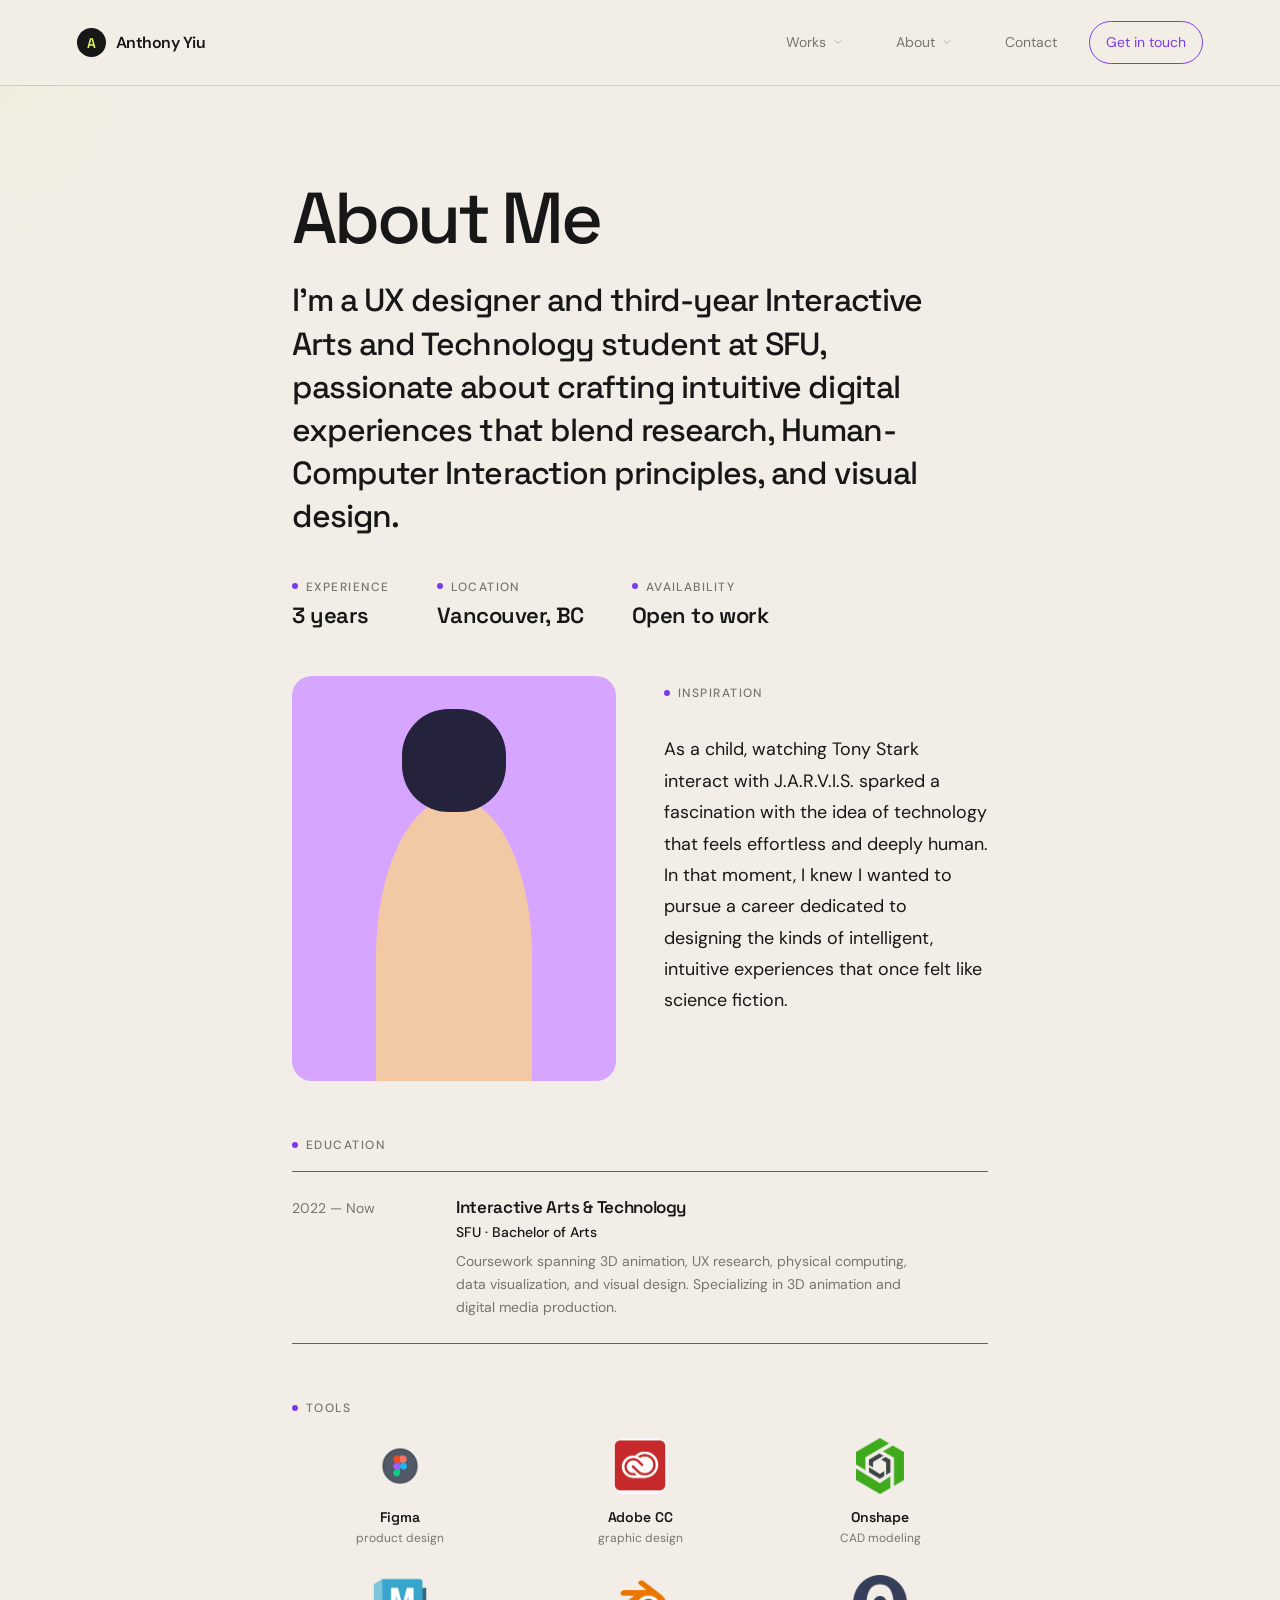
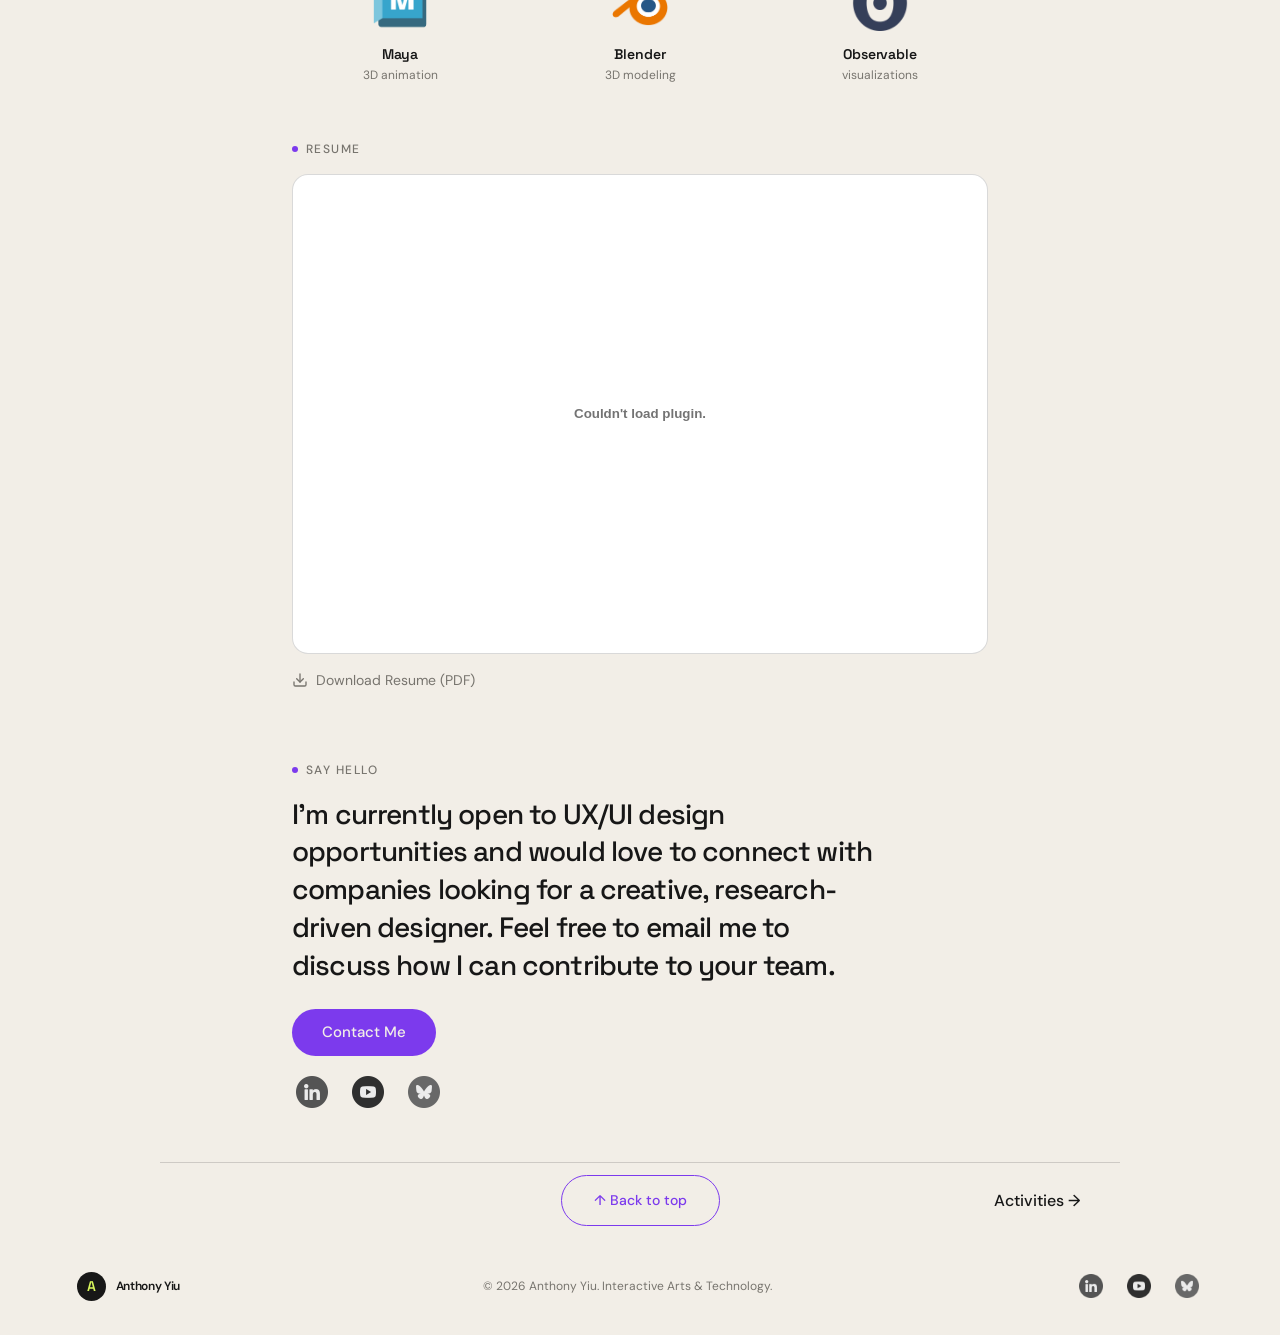
==== about.html @ 280db963 "Add all portfolio files" ====
<!doctype html>
<html lang="en">
<head>
  <meta charset="UTF-8" />
  <meta name="viewport" content="width=device-width, initial-scale=1.0" />
  <meta name="description" content="About Anthony Yiu — interactive design, motion, and personal projects." />
  <title>About — Anthony Yiu</title>
  <link rel="icon" type="image/svg+xml" href="favicon.svg" />
  <link rel="preconnect" href="https://fonts.googleapis.com" />
  <link rel="preconnect" href="https://fonts.gstatic.com" crossorigin />
  <link href="https://fonts.googleapis.com/css2?family=DM+Sans:wght@400;500;600;700&family=Space+Grotesk:wght@400;500;600;700&display=swap" rel="stylesheet" />
  <link rel="stylesheet" href="styles.css" />
  <style>
    .about-page {
      max-width: 780px;
      margin: 0 auto;
      padding: clamp(48px, 8vw, 96px) clamp(24px, 5vw, 42px) 40px;
    }
    .about-page .page-heading {
      font: 500 clamp(40px, 6vw, 72px)/1.02 var(--display);
      letter-spacing: -0.05em;
      margin: 0 0 24px;
    }
    .about-page .statement {
      font: 500 clamp(22px, 3vw, 32px)/1.35 var(--display);
      letter-spacing: -0.03em;
      color: var(--ink);
      margin: 0 0 40px;
      max-width: 680px;
    }
    .about-page .meta-row {
      display: flex;
      gap: 48px;
      flex-wrap: wrap;
      margin: 0 0 48px;
    }
    .about-page .meta-block {
      display: flex;
      flex-direction: column;
      gap: 6px;
    }
    .about-page .meta-label {
      font-size: 12px;
      letter-spacing: 0.12em;
      text-transform: uppercase;
      color: var(--muted);
      font-weight: 500;
    }
    .about-page .meta-label::before {
      content: '';
      display: inline-block;
      width: 6px;
      height: 6px;
      border-radius: 50%;
      background: var(--purple);
      margin-right: 8px;
      vertical-align: middle;
      position: relative;
      top: -1px;
    }
    .about-page .meta-value {
      font: 600 clamp(18px, 2vw, 22px)/1.2 var(--display);
      letter-spacing: -0.02em;
      color: var(--ink);
    }
    .about-page .about-hero {
      display: grid;
      grid-template-columns: 1fr 1fr;
      gap: 48px;
      align-items: center;
      margin: 0 0 56px;
    }
    .about-page .about-intro {
      display: flex;
      flex-direction: column;
      gap: 16px;
    }
    .about-page .portrait {
      width: 100%;
      aspect-ratio: 4 / 5;
      border-radius: 20px;
      overflow: hidden;
      margin: 0;
      background: #d6a5ff;
      position: relative;
    }
    .about-page .portrait-placeholder {
      width: 100%;
      height: 100%;
      position: relative;
      overflow: hidden;
    }
    .about-page .portrait-placeholder::before {
      content: '';
      position: absolute;
      background: #f3c8a4;
      height: 78%;
      width: 48%;
      bottom: -8%;
      left: 26%;
      border-radius: 50% 50% 0 0;
    }
    .about-page .portrait-placeholder::after {
      content: '';
      position: absolute;
      width: 32%;
      aspect-ratio: 1;
      background: #24233b;
      top: 8%;
      left: 34%;
      border-radius: 45%;
    }
    .about-page .section-label {
      font-size: 12px;
      letter-spacing: 0.12em;
      text-transform: uppercase;
      color: var(--muted);
      font-weight: 500;
      margin: 0 0 16px;
    }
    .about-page .section-label::before {
      content: '';
      display: inline-block;
      width: 6px;
      height: 6px;
      border-radius: 50%;
      background: var(--purple);
      margin-right: 8px;
      vertical-align: middle;
      position: relative;
      top: -1px;
    }
    .about-page .bio {
      font-size: clamp(16px, 1.4vw, 18px);
      line-height: 1.75;
      color: var(--ink);
      margin: 0 0 56px;
      max-width: 680px;
    }
    .about-page .timeline {
      margin: 0 0 56px;
    }
    .about-page .timeline-entry {
      display: grid;
      grid-template-columns: 140px 1fr;
      gap: 24px;
      padding: 24px 0;
      border-top: 1px solid var(--purple);
    }
    .about-page .timeline-entry:last-child {
      border-bottom: 1px solid var(--purple);
    }
    .about-page .timeline-date {
      font-size: 14px;
      color: var(--muted);
      padding-top: 2px;
    }
    .about-page .timeline-content h3 {
      font: 600 17px/1.3 var(--display);
      letter-spacing: -0.02em;
      margin: 0 0 4px;
      color: var(--ink);
    }
    .about-page .timeline-role {
      font-size: 14px;
      color: var(--ink);
      font-weight: 500;
      margin: 0 0 8px;
    }
    .about-page .timeline-desc {
      font-size: 14px;
      line-height: 1.65;
      color: var(--muted);
      margin: 0;
      max-width: 480px;
    }
    .about-page .stack-grid {
      display: grid;
      grid-template-columns: repeat(3, 1fr);
      gap: 24px;
      margin: 0 0 56px;
    }
    .about-page .stack-item {
      display: flex;
      flex-direction: column;
      align-items: center;
      gap: 10px;
      text-align: center;
    }
    .about-page .stack-icon {
      width: 64px;
      height: 64px;
      border-radius: 16px;
      object-fit: contain;
      display: block;
      padding: 4px;
    }
    .about-page .stack-name {
      font: 600 14px var(--display);
      letter-spacing: -0.01em;
      color: var(--ink);
    }
    .about-page .stack-desc {
      font-size: 12px;
      color: var(--muted);
      margin-top: -6px;
    }
    .about-page .resume-embed {
      width: 100%;
      height: 480px;
      border: 1px solid var(--line);
      border-radius: 16px;
      margin: 0 0 16px;
      background: #fff;
      display: block;
    }
    .about-page .resume-download {
      display: inline-flex;
      align-items: center;
      gap: 8px;
      font-size: 14px;
      color: var(--muted);
      margin: 0 0 56px;
      transition: color 0.2s ease;
    }
    .about-page .resume-download:hover {
      color: var(--ink);
    }
    .about-page .cta-section {
      margin-top: 16px;
    }
    .about-page .cta-section .section-label {
      margin-bottom: 16px;
    }
    .about-page .cta-statement {
      font: 500 clamp(20px, 2.6vw, 28px)/1.35 var(--display);
      letter-spacing: -0.03em;
      color: var(--ink);
      margin: 0 0 24px;
      max-width: 600px;
    }
    .about-page .cta-link {
      display: inline-flex;
      align-items: center;
      gap: 10px;
      padding: 13px 30px;
      border-radius: 999px;
      background: var(--purple);
      color: var(--cream);
      font-size: 15px;
      font-weight: 500;
      text-decoration: none;
      transition: transform 0.2s ease, background 0.2s ease;
    }
    .about-page .cta-link:hover {
      background: var(--lime);
      color: var(--ink);
      transform: translateY(-2px);
    }
    .about-page .social-links {
      display: flex;
      gap: 16px;
      align-items: center;
      margin-top: 16px;
    }
    .about-page .social-links a {
      display: flex;
      align-items: center;
      justify-content: center;
      width: 40px;
      height: 40px;
      transition: transform 0.2s ease;
    }
    .about-page .social-links a:hover {
      transform: translateY(-2px);
    }
    .about-page .social-links img {
      width: 32px;
      height: 32px;
      object-fit: contain;
      filter: grayscale(100%) brightness(0.92);
      transition: filter 0.2s ease;
    }
    .about-page .social-links a:hover img {
      filter: grayscale(0%) brightness(1);
    }
    @media (max-width: 640px) {
      .about-page .meta-row { gap: 24px; }
      .about-page .about-hero { grid-template-columns: 1fr; gap: 32px; }
      .about-page .timeline-entry { grid-template-columns: 1fr; gap: 6px; }
      .about-page .stack-grid { grid-template-columns: repeat(2, 1fr); gap: 24px; }
      .about-page .resume-embed { height: 320px; }
    }
  </style>
</head>
<body>
  <div id="top"></div>
  <div class="scroll-progress"></div>
  <header class="site-header">
    <a class="brand" href="index.html"><span class="brand-mark">A</span><span>Anthony Yiu</span></a>
    <nav class="desktop-nav" aria-label="Primary navigation">
      <div class="nav-dropdown">
        <a href="index.html#work">Works <svg class="nav-arrow" viewBox="0 0 24 24" fill="none" stroke="currentColor" stroke-width="2" stroke-linecap="round" stroke-linejoin="round"><polyline points="6 9 12 15 18 9"></polyline></svg></a>
        <div class="nav-dropdown-menu">
          <a href="project1.html">A Beautiful Machine</a>
          <a href="project2.html">Soul Containment Protocol</a>
          <a href="project3.html">UX Ethnography</a>
          <a href="project4.html">Data Visualization</a>
        </div>
      </div>
      <div class="nav-dropdown">
        <a href="about.html" class="active">About <svg class="nav-arrow" viewBox="0 0 24 24" fill="none" stroke="currentColor" stroke-width="2" stroke-linecap="round" stroke-linejoin="round"><polyline points="6 9 12 15 18 9"></polyline></svg></a>
        <div class="nav-dropdown-menu">
          <a href="about.html" class="active">About</a>
          <a href="activities.html">Activities</a>
        </div>
      </div>
      <a href="index.html#contact">Contact</a>
    </nav>
    <a class="header-cta" href="mailto:aky6@sfu.ca">Get in touch</a>
    <button class="menu-toggle" aria-label="Toggle menu" aria-expanded="false"><span></span><span></span><span></span></button>
  </header>
  <div class="cursor-glow" aria-hidden="true"></div>

  <main class="about-page">
    <h1 class="page-heading">About Me</h1>
    <p class="statement">I'm a UX designer and third-year Interactive Arts and Technology student at SFU, passionate about crafting intuitive digital experiences that blend research, Human-Computer Interaction principles, and visual design.</p>

    <div class="meta-row">
      <div class="meta-block">
        <span class="meta-label">Experience</span>
        <span class="meta-value">3 years</span>
      </div>
      <div class="meta-block">
        <span class="meta-label">Location</span>
        <span class="meta-value">Vancouver, BC</span>
      </div>
      <div class="meta-block">
        <span class="meta-label">Availability</span>
        <span class="meta-value">Open to work</span>
      </div>
    </div>

    <div class="about-hero">
      <div class="portrait">
        <div class="portrait-placeholder"></div>
      </div>
      <div class="about-intro">
        <p class="section-label">Inspiration</p>
        <p class="bio">As a child, watching Tony Stark interact with J.A.R.V.I.S. sparked a fascination with the idea of technology that feels effortless and deeply human. In that moment, I knew I wanted to pursue a career dedicated to designing the kinds of intelligent, intuitive experiences that once felt like science fiction.</p>
      </div>
    </div>

    <p class="section-label">Education</p>
    <div class="timeline">
      <div class="timeline-entry">
        <span class="timeline-date">2022 — Now</span>
        <div class="timeline-content">
          <h3>Interactive Arts & Technology</h3>
          <p class="timeline-role">SFU · Bachelor of Arts</p>
          <p class="timeline-desc">Coursework spanning 3D animation, UX research, physical computing, data visualization, and visual design. Specializing in 3D animation and digital media production.</p>
        </div>
      </div>
    </div>

    <p class="section-label">Tools</p>
    <div class="stack-grid">
      <div class="stack-item">
        <img src="icons/figma.webp" alt="Figma" class="stack-icon" />
        <span class="stack-name">Figma</span>
        <span class="stack-desc">product design</span>
      </div>
      <div class="stack-item">
        <img src="icons/adobe-cc.png" alt="Adobe CC" class="stack-icon" />
        <span class="stack-name">Adobe CC</span>
        <span class="stack-desc">graphic design</span>
      </div>
      <div class="stack-item">
        <img src="icons/onshape.png" alt="Onshape" class="stack-icon" />
        <span class="stack-name">Onshape</span>
        <span class="stack-desc">CAD modeling</span>
      </div>
      <div class="stack-item">
        <img src="icons/maya.webp" alt="Autodesk Maya" class="stack-icon" />
        <span class="stack-name">Maya</span>
        <span class="stack-desc">3D animation</span>
      </div>
      <div class="stack-item">
        <img src="icons/blender.webp" alt="Blender" class="stack-icon" />
        <span class="stack-name">Blender</span>
        <span class="stack-desc">3D modeling</span>
      </div>
      <div class="stack-item">
        <img src="icons/observable.webp" alt="Observable" class="stack-icon" />
        <span class="stack-name">Observable</span>
        <span class="stack-desc">visualizations</span>
      </div>
    </div>

    <p class="section-label">Resume</p>
    <embed src="resume.pdf" type="application/pdf" class="resume-embed" />
    <a href="resume.pdf" download class="resume-download">
      <svg width="16" height="16" viewBox="0 0 24 24" fill="none" stroke="currentColor" stroke-width="2" stroke-linecap="round" stroke-linejoin="round">
        <path d="M21 15v4a2 2 0 0 1-2 2H5a2 2 0 0 1-2-2v-4"></path>
        <polyline points="7 10 12 15 17 10"></polyline>
        <line x1="12" y1="15" x2="12" y2="3"></line>
      </svg>
      Download Resume (PDF)
    </a>

    <div class="cta-section" id="contact">
      <p class="section-label">Say Hello</p>
      <p class="cta-statement">I'm currently open to UX/UI design opportunities and would love to connect with companies looking for a creative, research-driven designer. Feel free to email me to discuss how I can contribute to your team.</p>
      <a class="cta-link" href="index.html#contact">Contact Me</a>
      <div class="social-links">
        <a href="https://www.linkedin.com/in/aky6/" target="_blank" rel="noopener" aria-label="LinkedIn">
          <img src="icons/linkedin.png" alt="LinkedIn" />
        </a>
        <a href="https://www.youtube.com/@anthonyy115" target="_blank" rel="noopener" aria-label="YouTube">
          <img src="icons/youtube.png" alt="YouTube" />
        </a>
        <a href="https://bsky.app/profile/ant-hony15.bsky.social" target="_blank" rel="noopener" aria-label="Bluesky">
          <img src="icons/bluesky.png" alt="Bluesky" />
        </a>
      </div>
    </div>
  </main>

  <div class="back-to-top-wrap">
    <div></div>
    <a class="back-to-top" href="#top">↑ Back to top</a>
    <div class="next-project"><a href="activities.html">Activities →</a></div>
  </div>

  <footer class="site-footer section-pad">
    <a class="brand" href="index.html"><span class="brand-mark">A</span><span>Anthony Yiu</span></a>
    <p>© 2026 Anthony Yiu. Interactive Arts &amp; Technology.</p>
    <div class="footer-social">
      <a href="https://www.linkedin.com/in/aky6/" target="_blank" rel="noopener" aria-label="LinkedIn">
        <img src="icons/linkedin.png" alt="LinkedIn" />
      </a>
      <a href="https://www.youtube.com/@anthonyy115" target="_blank" rel="noopener" aria-label="YouTube">
        <img src="icons/youtube.png" alt="YouTube" />
      </a>
      <a href="https://bsky.app/profile/ant-hony15.bsky.social" target="_blank" rel="noopener" aria-label="Bluesky">
        <img src="icons/bluesky.png" alt="Bluesky" />
      </a>
    </div>
  </footer>
  <script src="script.js"></script>
</body>
</html>
---- styles.css ----
﻿:root {
  --ink: #171717;
  --muted: #77746e;
  --cream: #f2eee7;
  --lime: #d8f65c;
  --purple: #7c3aed;
  --line: rgba(23, 23, 23, 0.16);
  --display: 'Space Grotesk', sans-serif;
  --body: 'DM Sans', sans-serif;
}

* { box-sizing: border-box; }
html { scroll-behavior: smooth; }
body {
  margin: 0;
  background: var(--cream);
  color: var(--ink);
  font-family: var(--body);
  font-size: 16px;
  line-height: 1.45;
  opacity: 0;
  animation: fadeIn 0.4s ease-in forwards;
}
@keyframes fadeIn { to { opacity: 1; } }
a { color: inherit; text-decoration: none; }
.section-pad { padding-left: clamp(24px, 6vw, 92px); padding-right: clamp(24px, 6vw, 92px); }

/* ---------- SCROLL PROGRESS ---------- */
.scroll-progress {
  position: fixed;
  top: 86px;
  left: 0;
  width: 0%;
  height: 2px;
  background: var(--purple);
  z-index: 19;
  transition: width 0.1s ease-out;
}

/* ---------- HEADER ---------- */
.site-header {
  height: 86px;
  padding: 0 clamp(24px, 6vw, 92px);
  display: flex;
  align-items: center;
  gap: 20px;
  border-bottom: 1px solid var(--line);
  position: sticky;
  top: 0;
  z-index: 20;
  background: rgba(242, 238, 231, 0.92);
  backdrop-filter: blur(8px);
}
.brand {
  display: flex;
  gap: 10px;
  align-items: center;
  font-weight: 600;
  letter-spacing: -0.03em;
  flex-shrink: 0;
}
.brand-mark {
  display: grid;
  place-items: center;
  border-radius: 50%;
  background: var(--ink);
  color: var(--lime);
  font: 600 14px var(--display);
  height: 29px;
  width: 29px;
}
.desktop-nav {
  display: flex;
  gap: 28px;
  flex: 1 1 auto;
  justify-content: flex-end;
  align-items: center;
  position: relative;
}
.desktop-nav > a,
.desktop-nav .nav-dropdown > a {
  color: var(--muted);
  font-size: 14px;
  padding: 8px 12px;
  border-radius: 999px;
  transition: background 0.2s ease, color 0.2s ease, transform 0.2s ease;
  display: inline-flex;
  align-items: center;
  gap: 6px;
}
.nav-arrow {
  width: 12px;
  height: 12px;
  opacity: 0.5;
  transition: opacity 0.2s ease, transform 0.2s ease;
}
.desktop-nav > a:hover .nav-arrow,
.desktop-nav .nav-dropdown > a:hover .nav-arrow {
  opacity: 1;
  transform: translateY(1px);
}
.desktop-nav > a:hover,
.desktop-nav > a:focus-visible,
.desktop-nav > a.active,
.desktop-nav .nav-dropdown > a:hover,
.desktop-nav .nav-dropdown > a:focus-visible {
  color: var(--ink);
  background: rgba(216, 246, 92, 0.15);
}
.desktop-nav > a.active {
  font-weight: 600;
  background: rgba(216, 246, 92, 0.2);
}
.desktop-nav > a:hover { transform: translateY(-1px); }
.nav-dropdown { position: relative; display: inline-flex; align-items: center; }
.nav-dropdown-menu {
  position: absolute;
  top: 100%;
  left: 0;
  display: flex;
  flex-direction: column;
  gap: 4px;
  padding: 12px 14px;
  min-width: 190px;
  border: 1px solid var(--line);
  border-radius: 14px;
  background: rgba(242, 238, 231, 0.98);
  box-shadow: 0 12px 30px rgba(0, 0, 0, 0.08);
  opacity: 0;
  pointer-events: none;
  transition: opacity 0.15s ease;
  z-index: 100;
}
.nav-dropdown.open .nav-dropdown-menu { opacity: 1; pointer-events: auto; }
.nav-dropdown-menu a {
  padding: 8px 12px;
  border-radius: 8px;
  font-size: 14px;
  color: var(--muted);
  transition: background 0.15s ease, color 0.15s ease;
}
.nav-dropdown-menu a:hover { background: rgba(23, 23, 23, 0.06); color: var(--ink); }
.header-cta {
  display: inline-flex;
  align-items: center;
  gap: 8px;
  padding: 10px 16px;
  border-radius: 999px;
  border: 1px solid var(--purple);
  font-size: 14px;
  background: transparent;
  transition: background 0.2s ease, color 0.2s ease, transform 0.2s ease;
  color: var(--purple);
  flex-shrink: 0;
}
.header-cta:hover {
  background: var(--purple);
  color: var(--cream);
  transform: translateY(-1px);
}
.menu-toggle {
  display: none;
  width: 44px;
  height: 44px;
  border: 1px solid var(--line);
  border-radius: 50%;
  background: transparent;
  align-items: center;
  justify-content: center;
  flex-direction: column;
  gap: 5px;
  cursor: pointer;
  padding: 0;
}
.menu-toggle span {
  display: block;
  width: 18px;
  height: 2px;
  background: var(--ink);
  transition: transform 0.2s ease, opacity 0.2s ease;
}
.menu-toggle.open span:nth-child(1) { transform: translateY(7px) rotate(45deg); }
.menu-toggle.open span:nth-child(2) { opacity: 0; }
.menu-toggle.open span:nth-child(3) { transform: translateY(-7px) rotate(-45deg); }

/* ---------- HERO ---------- */
.hero {
  min-height: calc(100vh - 86px);
  padding-top: clamp(100px, 14vh, 180px);
  padding-bottom: 55px;
  display: flex;
  flex-direction: column;
  justify-content: space-between;
}
.eyebrow, .kicker {
  font-size: 12px;
  text-transform: uppercase;
  letter-spacing: 0.14em;
  color: var(--muted);
}
.status-dot {
  display: inline-block;
  width: 7px;
  height: 7px;
  border-radius: 50%;
  background: #75ae58;
  margin: 0 9px 1px 0;
}
.hero-title, h2 {
  font: 500 clamp(47px, 8.2vw, 124px)/0.93 var(--display);
  letter-spacing: -0.075em;
  margin: 0;
}
.hero-title em, h2 em { font-style: normal; color: var(--muted); }
.hero-bottom {
  display: flex;
  justify-content: space-between;
  align-items: end;
  margin-top: 110px;
}
.hero-intro { max-width: 290px; color: var(--muted); font-size: 15px; }
.circle-link {
  display: grid;
  place-items: center;
  border: 1px solid var(--ink);
  border-radius: 50%;
  height: 57px;
  width: 57px;
  font-size: 23px;
  transition: 0.3s;
}
.circle-link:hover { background: var(--lime); color: var(--ink); border-color: var(--lime); transform: translateY(4px); }

/* ---------- TICKER ---------- */
.ticker {
  background: var(--lime);
  overflow: hidden;
  white-space: nowrap;
  padding: 17px 0;
}
.ticker-track {
  display: flex;
  align-items: center;
  justify-content: space-around;
  min-width: 1150px;
  animation: marquee 35s linear infinite;
  font: 500 16px var(--display);
  letter-spacing: -0.03em;
}
.ticker b { font-size: 21px; font-weight: 400; }
@keyframes marquee { to { transform: translateX(-30%); } }

/* ---------- WORK ---------- */
.work {
  padding-top: clamp(92px, 13vw, 180px);
  padding-bottom: clamp(100px, 14vw, 190px);
}
.projects-cta { margin-top: 56px; text-align: center; }
.projects-cta .cta-link {
  display: inline-block;
  padding: 14px 32px;
  background: var(--purple);
  color: var(--cream);
  border-radius: 999px;
  font-weight: 500;
  font-size: 15px;
  text-decoration: none;
  transition: all 0.2s ease;
  border: 2px solid var(--purple);
}
.projects-cta .cta-link:hover { background: transparent; color: var(--purple); transform: translateY(-2px); }
.section-heading {
  display: grid;
  grid-template-columns: 1.25fr 1fr;
  gap: 40px;
  align-items: end;
  margin-bottom: 78px;
}
.section-heading h2, .about h2 {
  font-size: clamp(47px, 6.5vw, 88px);
  margin-top: 24px;
}
.section-heading > p { max-width: 310px; color: var(--muted); margin: 0 0 4px auto; }
.project-grid {
  display: grid;
  grid-template-columns: 1fr 1fr;
  gap: 70px 22px;
}
.project-card { display: block; }
.project-large { grid-column: 1/2; }
.project-wide { grid-column: 2/3; }
.project-image {
  aspect-ratio: 1.22;
  border-radius: 3px;
  position: relative;
  overflow: hidden;
  transition: transform 0.5s cubic-bezier(0.2, 0.8, 0.2, 1);
}
.project-card:hover .project-image { transform: scale(0.98); }
.project-image img { width: 100%; height: 100%; display: block; object-fit: cover; }
.image-label {
  display: block;
  font-size: 11px;
  letter-spacing: 0.14em;
  color: var(--muted);
  margin-bottom: 12px;
  text-transform: uppercase;
}
.image-arc { background: #f37d5f; display: grid; place-items: center; }
.image-mori { background: #d3d5b8; display: grid; place-items: center; }
.image-pulse { background: #3f5b52; display: grid; place-items: center; }
.image-common { background: #b7b7fd; padding: 10%; display: flex; align-items: center; }
.common-type {
  font: 600 clamp(46px, 7vw, 95px)/0.8 var(--display);
  letter-spacing: -0.1em;
}
.common-type span { padding-left: 18%; }
.project-meta {
  display: flex;
  justify-content: space-between;
  align-items: start;
  padding-top: 17px;
}
.project-meta h3 {
  font: 500 19px var(--display);
  letter-spacing: -0.04em;
  margin: 0 0 4px;
}
.project-meta p { font-size: 13px; color: var(--muted); margin: 0; }
.arrow {
  font-size: 23px;
  transition: transform 0.3s, color 0.3s;
}
.project-card:hover .arrow { transform: translate(4px, -4px); color: var(--lime); }

/* ---------- SERVICES ---------- */
.services {
  background: var(--ink);
  color: var(--cream);
  padding-top: clamp(90px, 12vw, 165px);
  padding-bottom: clamp(90px, 12vw, 165px);
}
.services .section-heading > p, .services .kicker { color: #9b9994; }
.services h2 em { color: #8a8881; }
.service-list { border-top: 1px solid rgba(242, 238, 231, 0.25); }
.service {
  display: grid;
  grid-template-columns: 1fr 2fr;
  gap: 40px;
  align-items: baseline;
  padding: 28px 0;
  border-bottom: 1px solid rgba(242, 238, 231, 0.25);
}
.service h3 {
  font: 500 clamp(20px, 2.5vw, 32px) var(--display);
  letter-spacing: -0.04em;
  margin: 0;
}
.service p { color: #9b9994; margin: 0; font-size: 15px; line-height: 1.6; }

/* ---------- ABOUT SECTION ---------- */
.about {
  display: grid;
  grid-template-columns: 1fr 1fr;
  gap: clamp(50px, 10vw, 160px);
  align-items: center;
  padding-top: clamp(100px, 14vw, 190px);
  padding-bottom: clamp(100px, 14vw, 190px);
}
.about-art {
  background: var(--purple);
  aspect-ratio: 1;
  position: relative;
  overflow: hidden;
}
.portrait-shape {
  position: absolute;
  background: #f3c8a4;
  height: 83%;
  width: 54%;
  bottom: -12%;
  left: 24%;
  border-radius: 50% 50% 0 0;
}
.portrait-shape:before {
  content: '';
  position: absolute;
  width: 65%;
  aspect-ratio: 1;
  background: #24233b;
  top: -12%;
  left: 17%;
  border-radius: 45% 45% 45% 45%;
}
.portrait-shape:after {
  content: '';
  position: absolute;
  width: 95%;
  height: 30%;
  background: #24233b;
  top: 8%;
  left: 3%;
  border-radius: 50%;
}
.about-sticker {
  position: absolute;
  right: 8%;
  top: 13%;
  background: var(--lime);
  border-radius: 50%;
  height: 105px;
  width: 105px;
  display: grid;
  place-items: center;
  text-align: center;
  font: 600 13px/1.1 var(--display);
  transform: rotate(12deg);
}
.about-copy h2 {
  font-size: clamp(52px, 8vw, 100px);
  margin-bottom: 35px;
}
.about-copy > p { max-width: 415px; color: var(--muted); font-size: 17px; }

/* ---------- CONTACT ---------- */
.contact {
  background: #aebdff;
  padding-top: clamp(90px, 12vw, 160px);
  padding-bottom: clamp(100px, 13vw, 175px);
}
.contact h2 {
  font-size: clamp(58px, 9vw, 135px);
  margin: 45px 0 56px;
}
.contact h2 em { color: var(--ink); }
.contact-details {
  display: flex;
  flex-direction: column;
  align-items: flex-start;
  gap: 24px;
}
.contact-details > a { display: inline-flex; align-items: center; gap: 30px; }
.contact-social { display: flex; gap: 16px; align-items: center; margin-top: 8px; }
.contact-email {
  font: 500 clamp(20px, 3vw, 38px) var(--display);
  letter-spacing: -0.06em;
  border-bottom: 1px solid var(--ink);
  padding-bottom: 10px;
  display: inline-flex;
  gap: 30px;
}
.contact-phone {
  font: 500 clamp(20px, 3vw, 38px) var(--display);
  letter-spacing: -0.06em;
  border-bottom: 1px solid var(--ink);
  padding-bottom: 10px;
}
.contact-social {
  display: flex;
  gap: 16px;
  align-items: center;
  margin-top: 24px;
}
.contact-social a {
  display: flex;
  align-items: center;
  justify-content: center;
  width: 40px;
  height: 40px;
  transition: transform 0.2s ease;
}
.contact-social a:hover { transform: translateY(-2px); }
.contact-social img {
  width: 32px;
  height: 32px;
  object-fit: contain;
  filter: grayscale(100%) brightness(0.92);
  transition: filter 0.2s ease;
}
.contact-social a:hover img { filter: grayscale(0%) brightness(1); }

/* ---------- BACK TO TOP ---------- */
.back-to-top-wrap {
  max-width: 960px;
  margin: 10px auto 0;
  padding: 12px clamp(20px, 5vw, 40px);
  border-top: 1px solid var(--line);
  display: grid;
  grid-template-columns: 1fr auto 1fr;
  align-items: center;
  gap: 20px;
}
.back-to-top-wrap.back-to-top-no-gap { margin-top: 0; padding-top: 22px; }
.next-project {
  margin: 0;
  padding: 0;
  border: none;
  display: flex;
  align-items: center;
  justify-content: flex-end;
  justify-self: end;
  width: 100%;
}
.next-project a {
  font-size: 16px;
  font-weight: 500;
  color: var(--ink);
  text-decoration: none;
  transition: color 0.2s ease;
}
.next-project a:hover { color: var(--purple); }
.back-to-top {
  display: inline-flex;
  align-items: center;
  gap: 10px;
  padding: 14px 32px;
  border-radius: 999px;
  border: 1px solid var(--purple);
  background: var(--cream);
  font-size: 14px;
  font-weight: 500;
  color: var(--purple);
  transition: background 0.2s ease, transform 0.2s ease, box-shadow 0.2s ease;
  cursor: pointer;
}
.back-to-top:hover {
  background: var(--purple);
  color: var(--cream);
  transform: translateY(-2px);
  box-shadow: 0 8px 20px rgba(124, 58, 237, 0.2);
}
.back-to-top svg { width: 16px; height: 16px; flex-shrink: 0; }

/* ---------- FOOTER ---------- */
.site-footer {
  padding-top: 28px;
  padding-bottom: 28px;
  display: flex;
  align-items: center;
  justify-content: space-between;
  font-size: 12px;
}
.site-footer p { color: var(--muted); }
.footer-social {
  display: flex;
  gap: 16px;
  align-items: center;
}
.footer-social a {
  display: flex;
  align-items: center;
  justify-content: center;
  width: 32px;
  height: 32px;
  transition: transform 0.2s ease;
}
.footer-social a:hover { transform: translateY(-2px); }
.footer-social img {
  width: 24px;
  height: 24px;
  object-fit: contain;
  filter: grayscale(100%) brightness(0.92);
  transition: filter 0.2s ease;
}
.footer-social a:hover img { filter: grayscale(0%) brightness(1); }

/* ---------- REVEAL ANIMATION ---------- */
.reveal {
  opacity: 0;
  transform: translateY(24px);
  transition: opacity 0.8s ease, transform 0.8s ease;
}
.reveal.visible { opacity: 1; transform: none; }

/* ---------- CURSOR GLOW ---------- */
.cursor-glow {
  position: fixed;
  width: 200px;
  height: 200px;
  border-radius: 50%;
  background: rgba(216, 246, 92, 0.08);
  pointer-events: none;
  filter: blur(40px);
  transform: translate(-50%, -50%);
  z-index: 0;
  opacity: 0.7;
}
.hero, .ticker, .work, .services, .about, .contact, .site-footer { position: relative; z-index: 1; }

/* ---------- RESPONSIVE ---------- */
@media (max-width: 700px) {
  .site-header { position: sticky; top: 0; z-index: 20; height: 72px; }
  .desktop-nav {
    display: none;
    position: absolute;
    top: calc(100% + 10px);
    left: 24px;
    right: 24px;
    margin-left: 0;
    padding: 18px 20px;
    flex-direction: column;
    align-items: flex-start;
    background: rgba(242, 238, 231, 0.98);
    border: 1px solid var(--line);
    border-radius: 18px;
    box-shadow: 0 16px 32px rgba(0, 0, 0, 0.08);
  }
  .desktop-nav.open { display: flex; }
  .desktop-nav > a, .desktop-nav .nav-dropdown > a { width: 100%; font-size: 15px; }
  .nav-dropdown { width: 100%; }
  .nav-dropdown-menu {
    position: static;
    display: none;
    padding: 8px 0 6px 12px;
    border: 0;
    box-shadow: none;
    background: transparent;
    min-width: 0;
    opacity: 1;
    pointer-events: auto;
    transform: none;
  }
  .nav-dropdown.open .nav-dropdown-menu { display: flex; }
  .header-cta { display: none; }
  .menu-toggle { display: flex; flex-direction: column; gap: 6px; }
  .menu-toggle span { height: 1px; width: 18px; }
  .hero { min-height: calc(100vh - 72px); padding-top: 80px; }
  .hero-bottom { margin-top: 80px; }
  .section-heading { display: block; margin-bottom: 52px; }
  .section-heading > p { margin: 36px 0 0; }
  .project-grid { display: block; }
  .project-card { margin-bottom: 55px; }
  .project-image { aspect-ratio: 1.1; }
  .service { grid-template-columns: 1fr; gap: 8px; }
  .service p { margin: 0; }
  .about { display: flex; flex-direction: column; gap: 55px; }
  .about-copy { width: 100%; }
  .site-footer { flex-wrap: wrap; gap: 20px; }
  .site-footer p { order: 3; width: 100%; margin: 0; }
  .contact-email { gap: 12px; font-size: 18px; }
  .contact-details { gap: 24px; flex-direction: column; align-items: flex-start; }
  .back-to-top-wrap { padding: 16px 20px 0; grid-template-columns: 1fr; justify-items: center; gap: 12px; }
  .next-project { justify-content: center; justify-self: center; }
  .back-to-top { padding: 12px 24px; font-size: 13px; }
}
@media (max-width: 540px) {
  .site-header { height: 68px; padding: 0 16px; }
  .contact-email, .contact-phone { font-size: 18px; gap: 12px; }
}
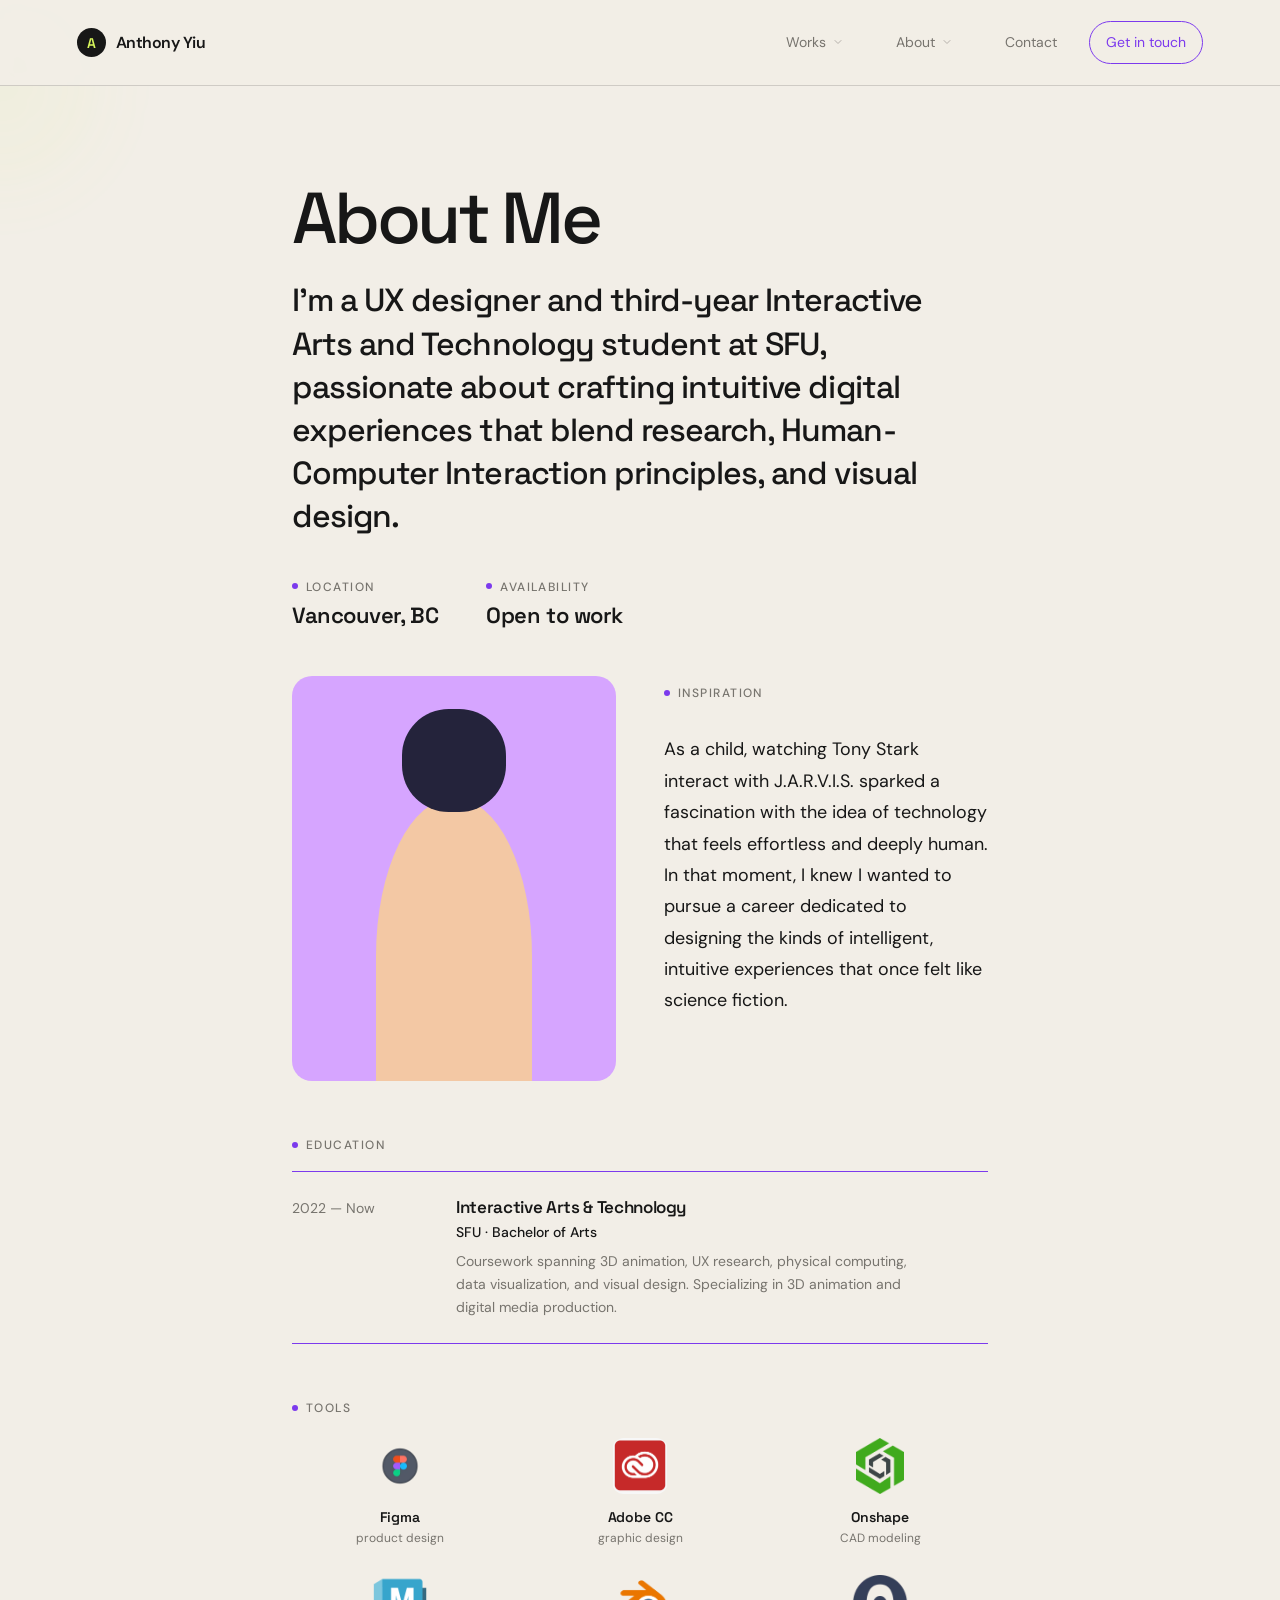
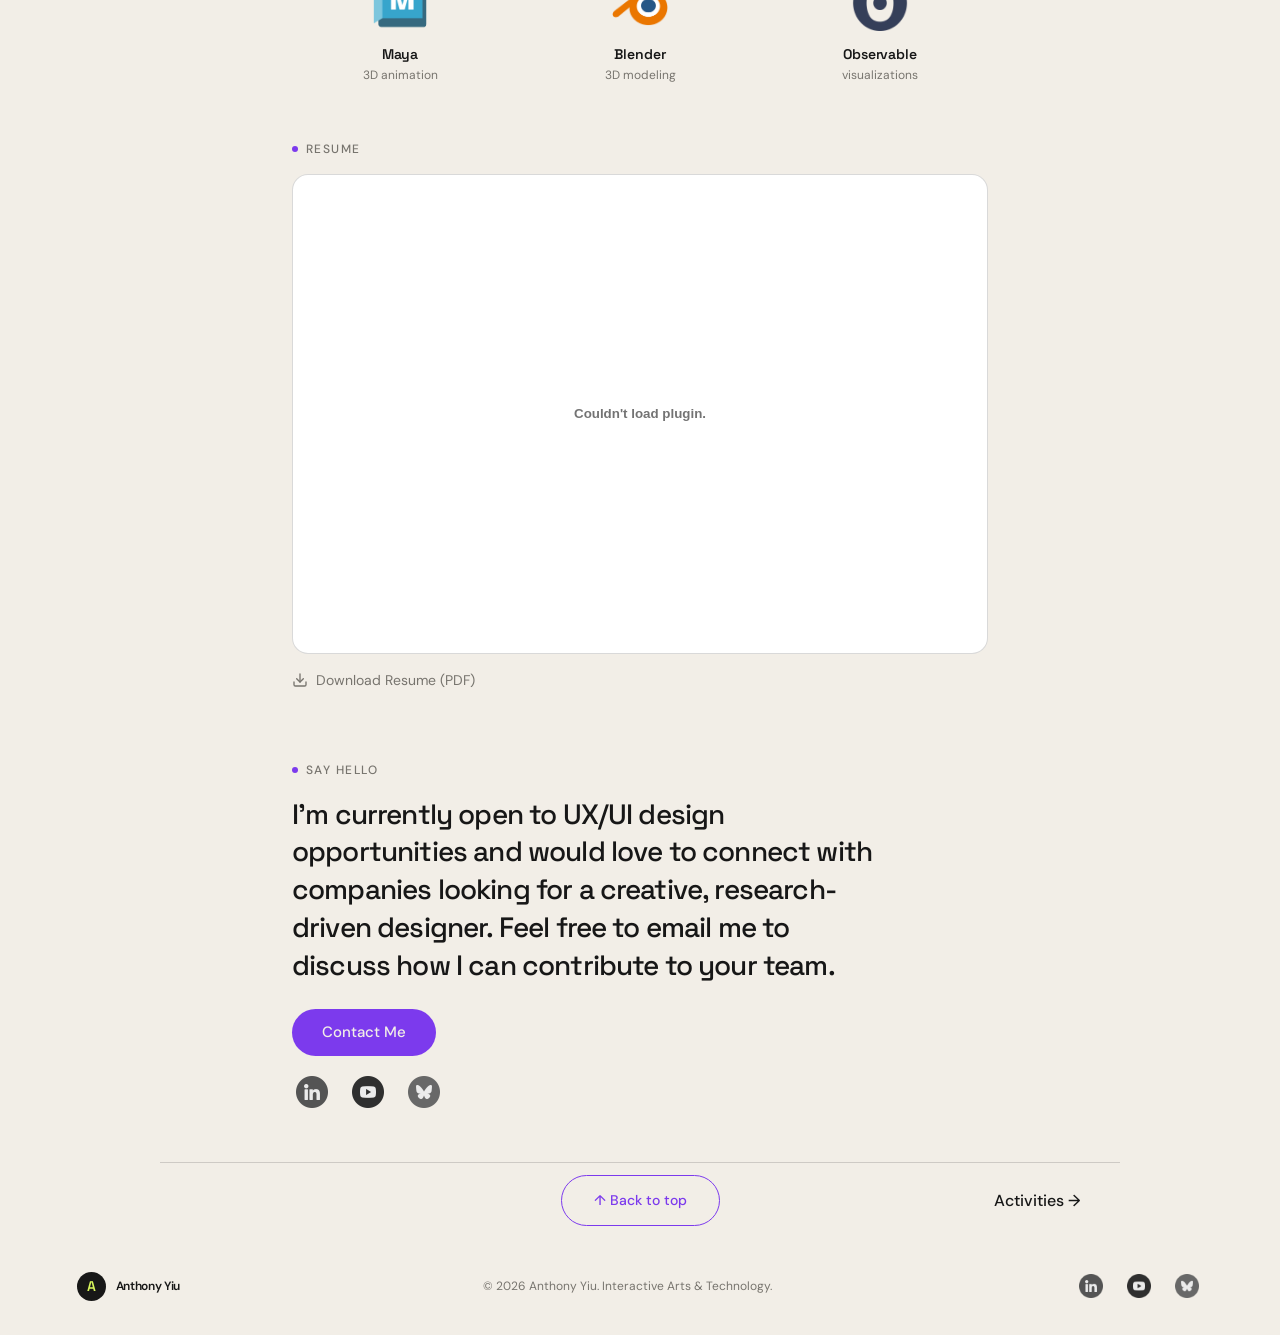
==== commit 99eb02c1: "Updated portfolio with new images and links" ====
--- a/about.html
+++ b/about.html
@@ -328,10 +328,6 @@
 
     <div class="meta-row">
       <div class="meta-block">
-        <span class="meta-label">Experience</span>
-        <span class="meta-value">3 years</span>
-      </div>
-      <div class="meta-block">
         <span class="meta-label">Location</span>
         <span class="meta-value">Vancouver, BC</span>
       </div>
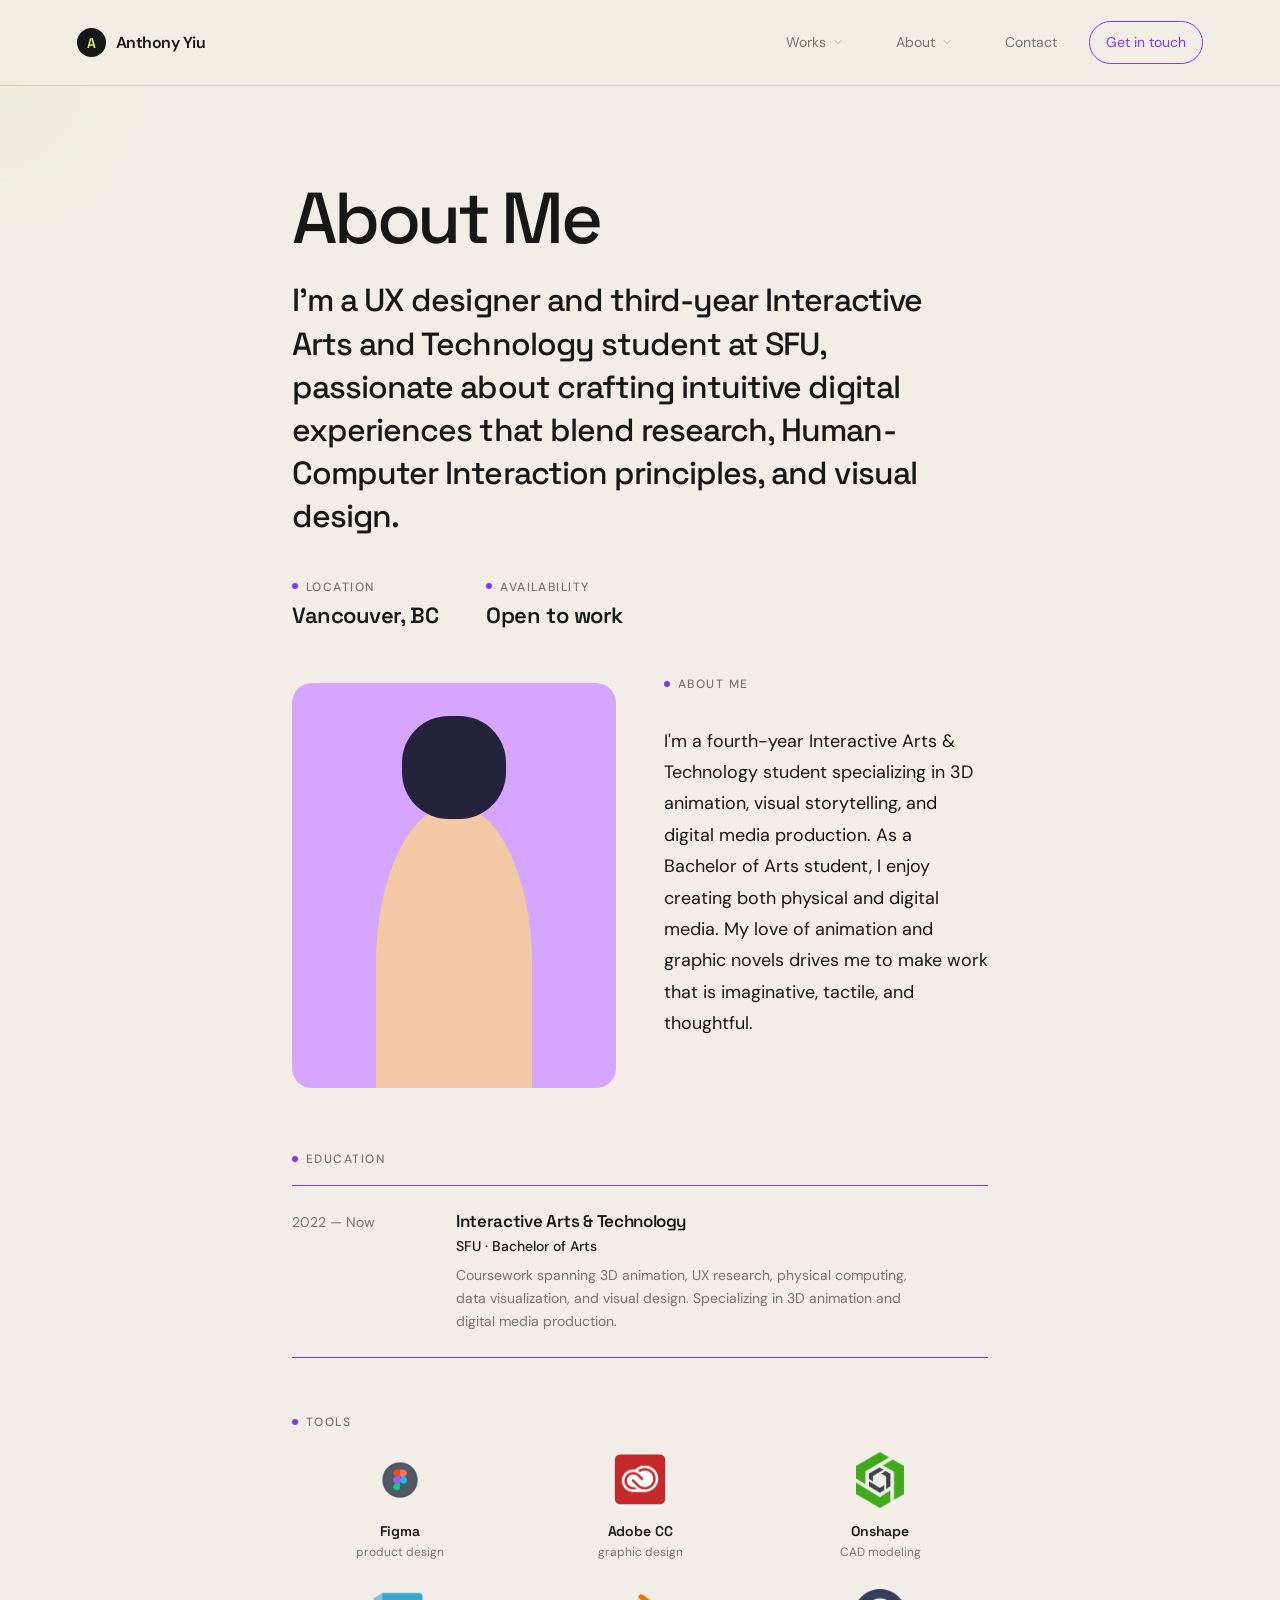
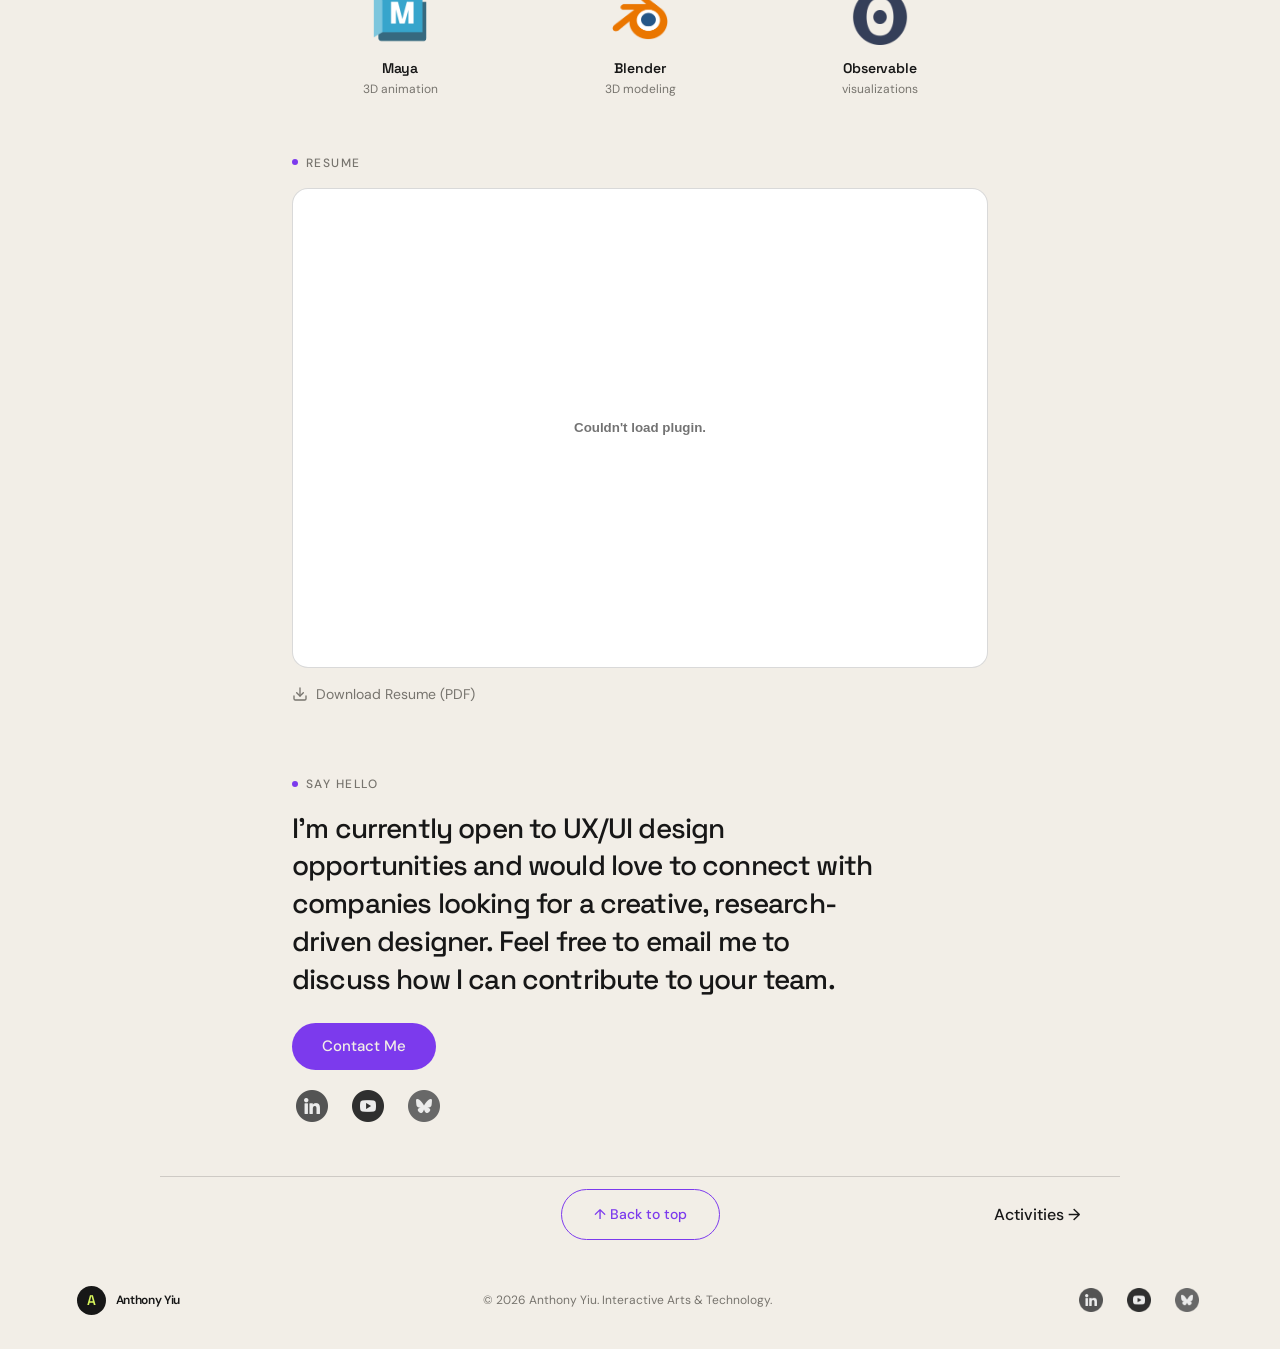
==== commit dd70557f: "Updated portfolio with new images, links, and project details" ====
--- a/about.html
+++ b/about.html
@@ -342,8 +342,8 @@
         <div class="portrait-placeholder"></div>
       </div>
       <div class="about-intro">
-        <p class="section-label">Inspiration</p>
-        <p class="bio">As a child, watching Tony Stark interact with J.A.R.V.I.S. sparked a fascination with the idea of technology that feels effortless and deeply human. In that moment, I knew I wanted to pursue a career dedicated to designing the kinds of intelligent, intuitive experiences that once felt like science fiction.</p>
+        <p class="section-label">About Me</p>
+        <p class="bio">I'm a fourth-year Interactive Arts & Technology student specializing in 3D animation, visual storytelling, and digital media production. As a Bachelor of Arts student, I enjoy creating both physical and digital media. My love of animation and graphic novels drives me to make work that is imaginative, tactile, and thoughtful.</p>
       </div>
     </div>
 
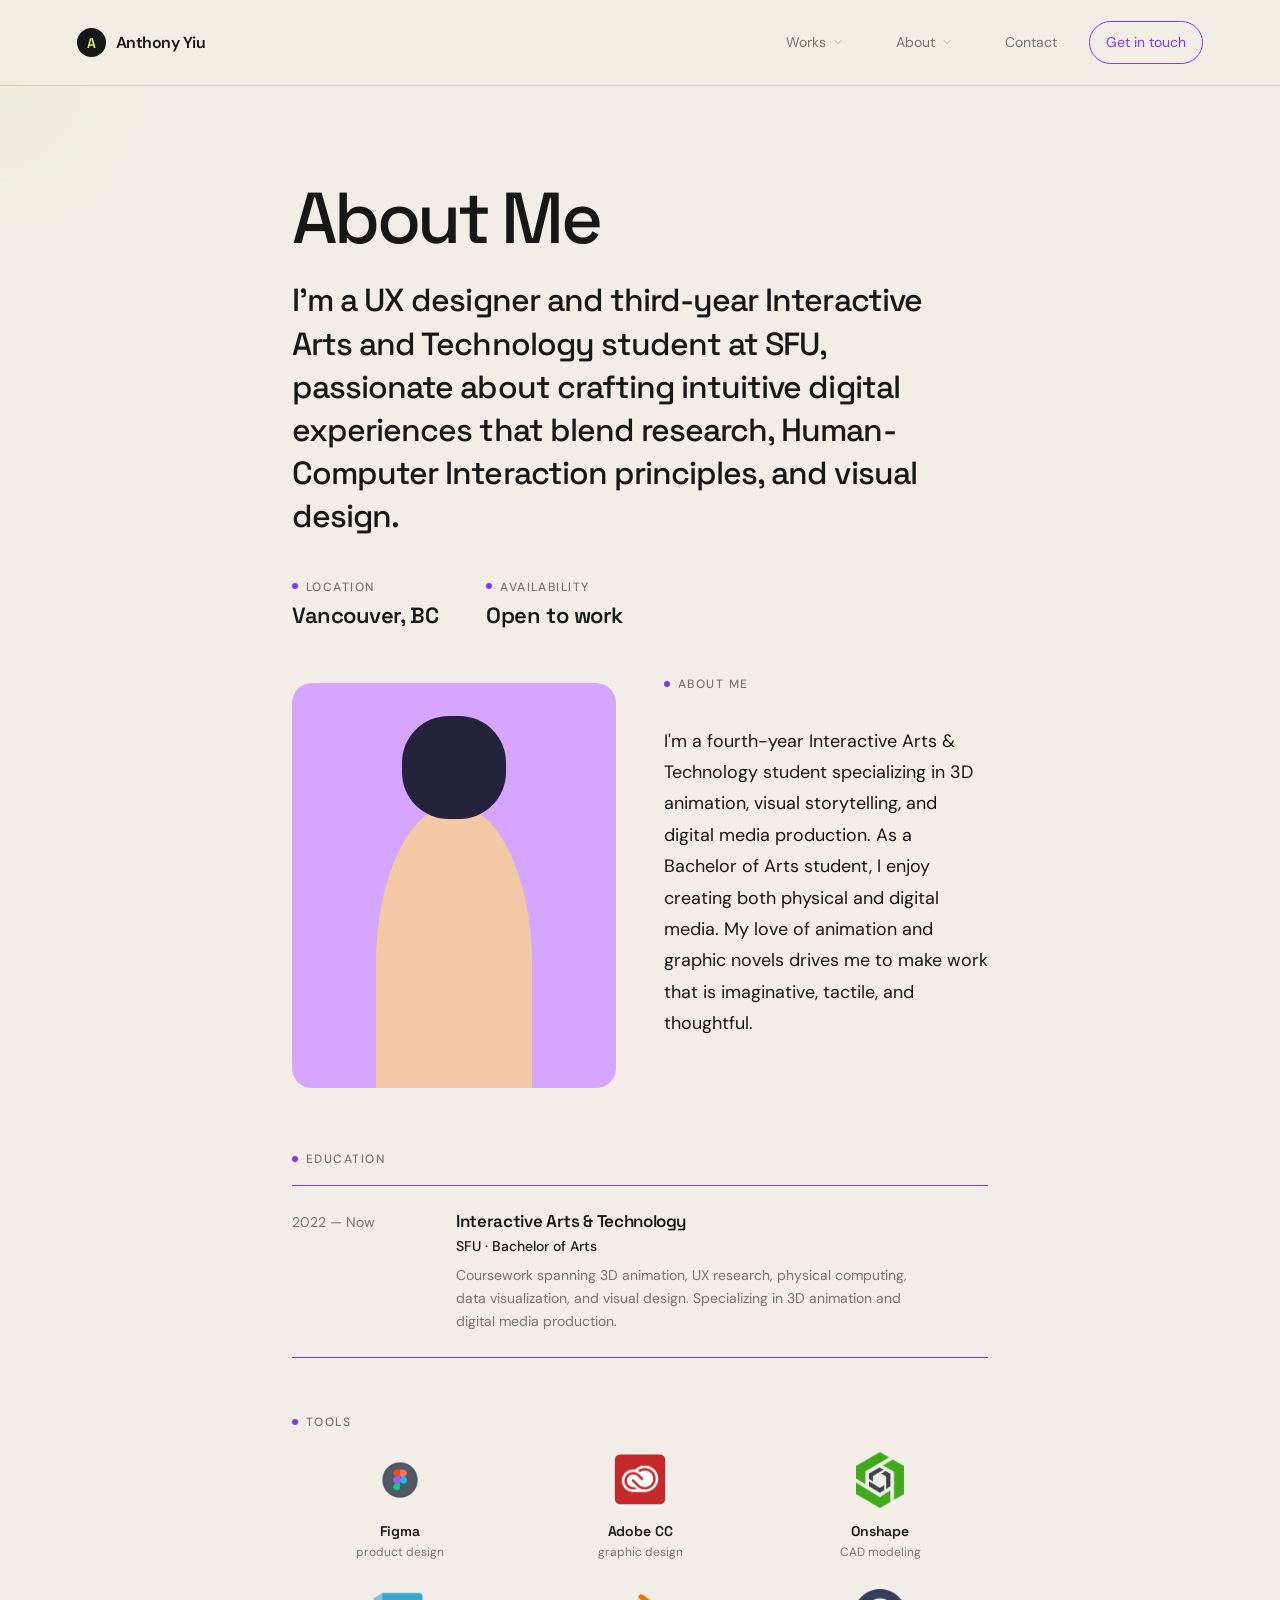
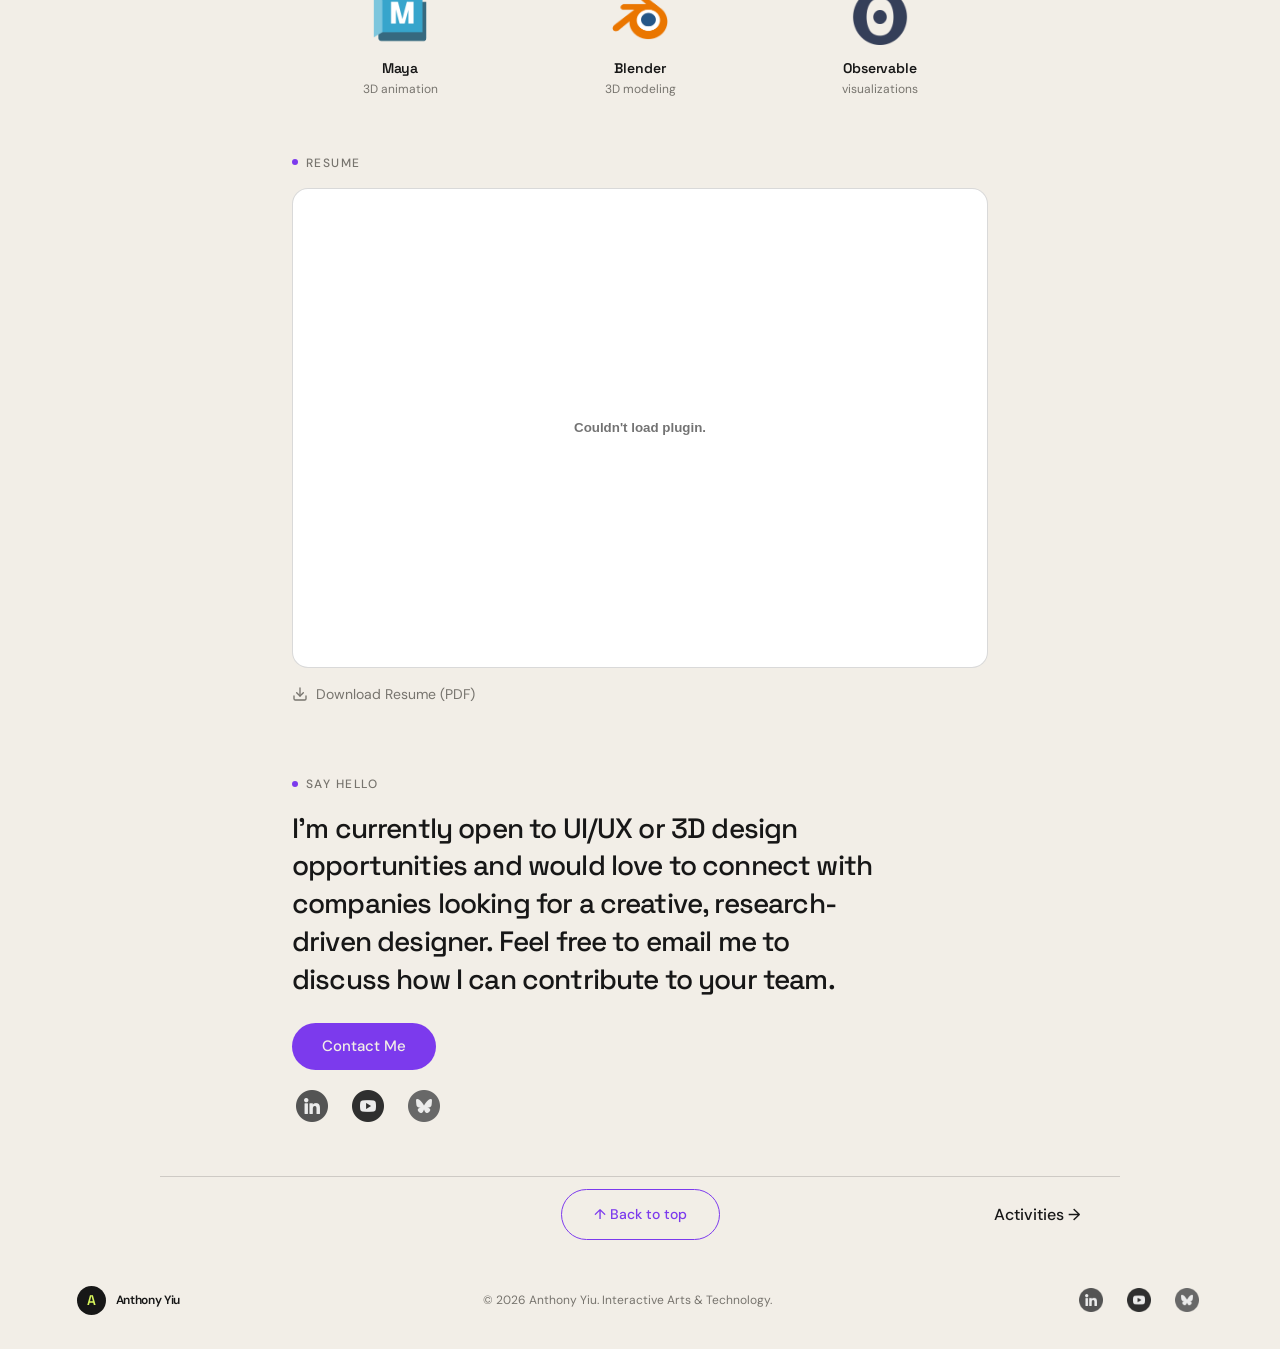
==== commit c6221d56: "Updated resume link to new filename" ====
--- a/about.html
+++ b/about.html
@@ -222,6 +222,8 @@
       color: var(--muted);
       margin: 0 0 56px;
       transition: color 0.2s ease;
+      text-decoration: none;
+      cursor: pointer;
     }
     .about-page .resume-download:hover {
       color: var(--ink);
@@ -394,8 +396,8 @@
     </div>
 
     <p class="section-label">Resume</p>
-    <embed src="resume.pdf" type="application/pdf" class="resume-embed" />
-    <a href="resume.pdf" download class="resume-download">
+    <embed src="Anthony%20Resume%20aky6@sfu.ca.pdf" type="application/pdf" class="resume-embed" />
+    <a href="Anthony%20Resume%20aky6@sfu.ca.pdf" download class="resume-download">
       <svg width="16" height="16" viewBox="0 0 24 24" fill="none" stroke="currentColor" stroke-width="2" stroke-linecap="round" stroke-linejoin="round">
         <path d="M21 15v4a2 2 0 0 1-2 2H5a2 2 0 0 1-2-2v-4"></path>
         <polyline points="7 10 12 15 17 10"></polyline>
@@ -406,7 +408,7 @@
 
     <div class="cta-section" id="contact">
       <p class="section-label">Say Hello</p>
-      <p class="cta-statement">I'm currently open to UX/UI design opportunities and would love to connect with companies looking for a creative, research-driven designer. Feel free to email me to discuss how I can contribute to your team.</p>
+      <p class="cta-statement">I'm currently open to UI/UX or 3D design opportunities and would love to connect with companies looking for a creative, research-driven designer. Feel free to email me to discuss how I can contribute to your team.</p>
       <a class="cta-link" href="index.html#contact">Contact Me</a>
       <div class="social-links">
         <a href="https://www.linkedin.com/in/aky6/" target="_blank" rel="noopener" aria-label="LinkedIn">
